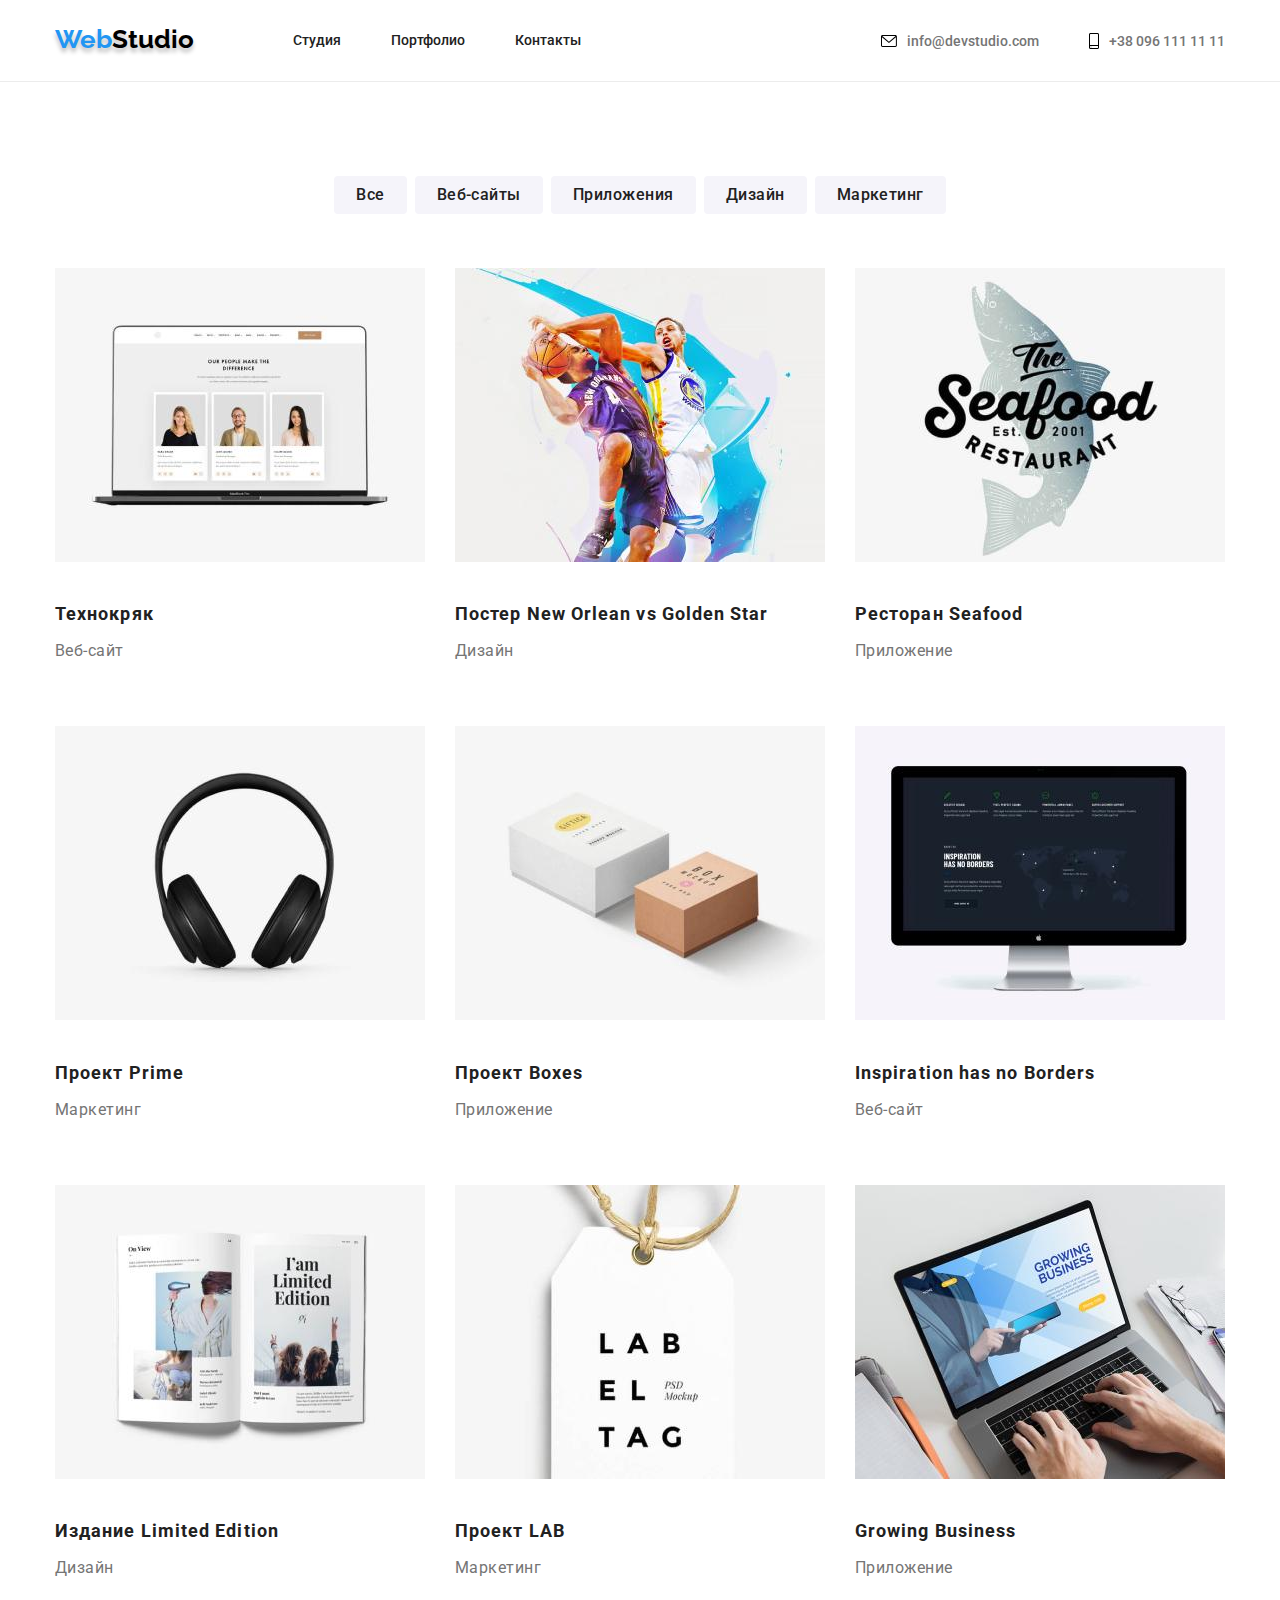
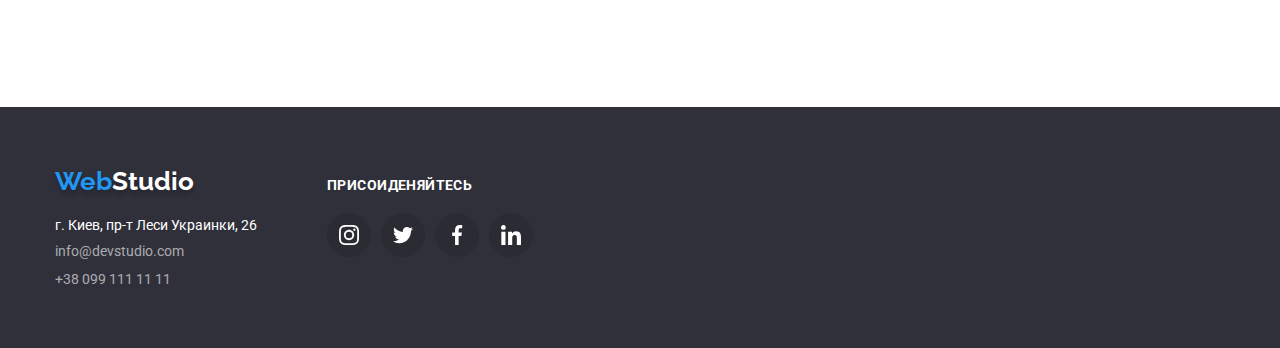
==== portfolio.html @ 6e7a9150 "LEsson 5" ====
<!DOCTYPE html>
<html lang="ru">
<head>
    <meta charset="UTF-8">
    <meta http-equiv="X-UA-Compatible" content="IE=edge">
    <meta name="viewport" content="width=device-width, initial-scale=1.0">
    <title>Document</title>
    <link rel="preconnect" href="https://fonts.googleapis.com">
<link rel="preconnect" href="https://fonts.gstatic.com" crossorigin>
<link href="https://fonts.googleapis.com/css2?family=Roboto:wght@400;500;700&display=swap" rel="stylesheet">
<link rel="preconnect" href="https://fonts.googleapis.com">
<link rel="preconnect" href="https://fonts.gstatic.com" crossorigin>
<link href="https://fonts.googleapis.com/css2?family=Raleway:wght@700&display=swap" rel="stylesheet">
<link rel="stylesheet" href="https://cdnjs.cloudflare.com/ajax/libs/modern-normalize/1.0.0/modern-normalize.min.css"/>
<link rel="stylesheet" href="./css/styles.css">
</head>
<body class="body-main">
    <!--Шапка подсайта-->
    <header class="head">
        <div class="container main-nav-flex">
        <a  href="" class="title">Web<span class="accent-main">Studio</span></a>
        <nav>
        <ul class="nav">
            <li class="item"><a href="" class="headline_1">Студия</a></li>
            <li class="item"><a href="./portfolio.html" class="headline_2">Портфолио</a></li>
            <li class="item"><a href="" class="headline_3">Контакты</a></li>
        </ul>
        </nav>
        <ul class="nav-list">
            <li class="item"><a href="mailto:info@devstudio.com"  class="caption_1"  target="_blank" rel="noreferrer noopener">
                <svg class="icon-mail"><use href="./images/icons-head.svg#mail-new"></use></svg>info@devstudio.com</a></li>
            <li class="item"><a href="tel:+380961111111" class="caption_2">
                <svg class="icon-smartphone"><use href="./images/icons-head.svg#phone-new"></use></svg>+38 096 111 11 11</a></li>
        </ul>
    </div>
</header>
        <!--Навигация-->
        <main class="main">
            <section class="main-sect">
            <div class="container">
                    <h2 hidden>Навигация</h2>
                    <ul class="row">
                        <li class="content-li"><button  type="button" class="btn">Все</button></li>
                        <li class="content-li"><button  type="button" class="btn">Веб-сайты</button></li>
                        <li class="content-li"><button  type="button" class="btn">Приложения</button></li>
                        <li class="content-li"><button  type="button" class="btn">Дизайн</button></li>
                        <li class="content-li"><button  type="button" class="btn">Маркетинг</button></li>
                    </ul>
    
        <!--Все Портфолио-->

                    <ul class="list">
                        <li class="content-li"><img src="./images/img-1.jpg"  width="370" height="294" alt="Постер№1">
                            <div class="team-border-portf">
                        <h2 class="list-name">Технокряк</h2>
                        <p class="list-surname">Веб-сайт</p>
                    </div>
                        </li>
                        <li class="content-li"><img src="./images/img-2.jpg" width="370" height="294" alt="Постер№2">
                            <div class="team-border-portf">
                            <h2 class="list-name" lang="en">Постер New Orlean vs Golden Star</h2>
                            <p class="list-surname">Дизайн</p>
                        </div>
                            </li>
                            <li class="content-li"><img src="./images/img-3.jpg" width="370" height="294" alt="Постер№3">
                                <div class="team-border-portf">
                                <h2 class="list-name" lang="en">Ресторан Seafood</h2>
                                <p class="list-surname">Приложение</p>
                            </div>
                                </li>
                                <li class="content-li"><img src="./images/img-4.jpg" width="370" height="294" alt="Постер№4">
                                    <div class="team-border-portf">
                                    <h2 class="list-name" lang="en">Проект Prime</h2>
                                    <p class="list-surname">Маркетинг</p>
                                </div>
                                    </li>
                                    <li class="content-li"><img src="./images/img-5.jpg" width="370" height="294" alt="Постер№5">
                                        <div class="team-border-portf"> 
                                        <h2 class="list-name" lang="en">Проект Boxes</h2>
                                        <p class="list-surname">Приложение</p>
                                    </div>  
                                        </li>
                                        <li class="content-li"><img src="./images/img-6.jpg" width="370" height="294" alt="Постер№6">
                                            <div class="team-border-portf">
                                            <h2 class="list-name" lang="en">Inspiration has no Borders</h2>
                                            <p class="list-surname">Веб-сайт</p>
                                        </div>
                                            </li>
                                            <li class="content-li"><img src="./images/img-7.jpg" width="370" height="294" alt="Постер№7">
                                                <div class="team-border-portf">
                                                <h2 class="list-name" lang="en">Издание Limited Edition</h2>
                                                <p class="list-surname">Дизайн</p>
                                            </div>
                                                </li>
                                                <li class="content-li"><img src="./images/img-8.jpg" width="370" height="294" alt="Постер№8">
                                                    <div class="team-border-portf">
                                                    <h2 class="list-name" lang="en">Проект LAB</h2>
                                                    <p class="list-surname">Маркетинг</p>
                                                </div>
                                                    </li>
                                                    <li class="content-li"><img src="./images/img-9.jpg" width="370" height="294" alt="Постер№9">
                                                        <div class="team-border-portf">
                                                        <h2 class="list-name" lang="en">Growing Business</h2>
                                                        <p class="list-surname">Приложение</p>
                                                    </div>
                                                        </li>
                        </ul>
                    </div>
                </section>
        </main>
        <!--Футер-->
        <footer class="footer-main">
            <div class="container footer">
                <div class="href-address">
                <a href="" class="title-down">Web<span class="accent-footer">Studio</span></a>
            <address>
            <p class="address">г. Киев, пр-т Леси Украинки, 26</p>
            <ul class="container-foot">
                <li class="content-li">
                    <a href="mailto:info@devstudio.com" class="mail"  target="_blank" rel="noreferrer noopener" >info@devstudio.com</a>   
                </li>
                <li class="content-li">
                    <a href="" class="tel">+38 099 111 11 11</a>
                </li>
            </ul>
        </address>
    </div>
    <div class="h3-ul">
        <h3 class="comein">ПРИСОИДЕНЯЙТЕСЬ</h3>
        <ul class="footer-social-list">
            <li class="footer-social-item">
                <a href="" class="footer-social-link">
                    <svg class="footer-social-icon">
                        <use href="./images/icons-foot.svg#instagram-foot"></use>
                    </svg>
                </a>
            </li>
            <li class="footer-social-item">
                <a href="" class="footer-social-link">
                    <svg class="footer-social-icon">
                        <use href="./images/icons-foot.svg#twitter-foot"></use>
                    </svg>
                </a>
            </li>
            <li class="footer-social-item">
                <a href="" class="footer-social-link">
                    <svg class="footer-social-icon">
                        <use href="./images/icons-foot.svg#facebook-foot"></use>
                    </svg>
                </a>
            </li>
            <li class="footer-social-item">
                <a href="" class="footer-social-link">
                    <svg class="footer-social-icon">
                        <use href="./images/icons-foot.svg#linkedin-foot"></use>
                    </svg>
                </a>
            </li>
        </ul>
    </div>
    </div>
        </footer>
</body>
</html>
---- css/styles.css ----
/* PORTFOLIO */


a{
    text-decoration: none;
}
li{
    list-style: none;
}


body{
    font-family: 'Roboto', sans-serif;
 
}

.container{
    margin-left: auto;
    margin-right: auto;
    width: 1200px;
    padding-left: 15px;
    padding-right: 15px;
}

.main-sect{
 padding-top: 94px;
 padding-bottom: 94px;
}


/* WebStudio */

.title{
margin-right: 93px;
display: inline-block;
font-family: 'Raleway', sans-serif;
font-style: normal;
font-weight: bold;
font-size: 26px;
width: 145px;
height: 31px;
color: #2196F3;

text-shadow: 0px 4px 4px rgba(0, 0, 0, 0.25);
}
.accent-main{
    color:black;
}

/* Menu nav */
.nav{
    display: flex;
    padding: 0px;
    margin: 0px;
}

.nav .item{
    margin-right: 50px;
}

.nav .item:nth-child(3n){
    margin-right: 0px;
}

.nav-list{
    display: flex;
    margin-left: auto;
    margin-top: 0px;
    margin-bottom: 0px;
    padding-left: 0px;
}


.nav-list .item{
    margin-left: 50px;
}



.nav-list .item:first-child{
    margin-left: 0px;
}

.main-nav-flex{
    display: flex;
    align-items: center;

}

.head{
    border-bottom: 1px solid #ECECEC;
    padding-top: 25px;
    padding-bottom: 25px;

}

.headline_1{
font-weight: 500;
font-size: 14px;
line-height: 16px;
color: #212121;
}
.headline_1:hover{color:#2196F3;}

.headline_2{
font-weight: 500;
font-size: 14px;
line-height: 16px;
color: #212121;
}
.headline_2:hover{color: #2196F3;}

.headline_3{
font-weight: 500;
font-size: 14px;
line-height: 16px;
color: #212121
}
.headline_3:hover{color:#2196F3;}

.caption_1{
    display: flex;
    align-items: center;
    font-weight: 500;
    font-size: 14px;
    line-height: 16px;
    color: #757575;
}
.caption_1:hover,
.caption_1:focus{
    color: #2196F3;
    fill: #2196F3;
}


.caption_2{
    display: flex;
    align-items: center;
    font-weight: 500;
    font-size: 14px;
    line-height: 16px;
    color: #757575;
}
.caption_2:hover,
.caption_2:focus{
    color: #2196F3;
    fill: #2196F3;
}


/* Main nav */




.row{
    padding: 0px;
    margin-bottom: 54px;
    margin-top: 0px;
    display: flex;
    justify-content: center;
}

.row .content-li{
    margin-right: 8px;

}


.row .content-li:nth-child(5n){
    margin-right: 0px;
}



.btn{
    padding-top: 6px;
    padding-bottom: 6px;
    padding-right: 22px;
    padding-left: 22px;
    font-weight: 500;
    font-size: 16px;
    line-height: 26px;
    letter-spacing: 0.03em;
    color: #212121;
    font-family: inherit;
    background-color: #F5F4FA;
    border: none;
    border-radius: 4px;
}

.btn:hover,
.btn:focus{
    background-color: #2196F3;
    box-shadow: 0 10px 10px -5px rgba(0, 0, 0, 0.3);
}



.list{
    display: flex;
    flex-wrap: wrap;
    padding: 0px;
    margin: 0px;
}

.list .content-li{
    margin-right: 30px;
    margin-bottom: 30px;
}

.team-border-portf{
padding-top: 30px;
padding-bottom: 30px;
}

.list .content-li:hover{
    box-shadow: 0 10px 10px -5px rgba(0, 0, 0, 0.3);
}

.list .content-li:nth-child(3n){
    margin-right: 0px;
}

.list .content-li:nth-child(n + 7){
    margin-bottom: 0px;
}


.list-name{
padding: 0px;
margin-bottom: 4px;
margin-top: 0px;
font-style: normal;
font-weight: bold;
font-size: 18px;
line-height: 36px;
letter-spacing: 0.06em;
color: #212121;
}

.list-surname{
padding: 0px;
margin: 0px;
font-style: normal;
font-weight: normal;
font-size: 16px;
line-height: 30px;
letter-spacing: 0.03em;
color: #757575;
}

.list .content-li .team-border{
    padding: 20px 24px;
    border-right: 1px solid #EEEEEE;
    border-left: 1px solid #EEEEEE;
    border-bottom: 1px solid #EEEEEE;
    }



    /* Footer */

.footer-main{
background-color: #2F303A;
padding-top: 60px;
padding-bottom: 60px;
}
        
.footer-border{
padding-left: 215px;
}
        
.container-foot{
padding: 0px;
margin: 0px;
}
        
.container-foot .content-li{
margin-bottom: 9px;
}

.container-foot .content-li:nth-child(2n){
    margin-bottom: 0px;
}

.footer{
    display: flex;
    align-items: baseline;
}

.h3-ul{
    margin-left: 70px;
}


.title-down{
margin-bottom: 20px;
display: inline-block;
font-family: 'Raleway', sans-serif;
font-style: normal;
font-weight: bold;
font-size: 26px;
color: #2196F3;
text-shadow:  0px 4px 4px rgba(0, 0, 0, 0.25);
}
.accent-footer{
    color:#FFFFFF;
}


.comein{
padding: 0px;
margin-bottom: 20px;
margin-top: 0px;
font-family: inherit;
font-style: normal;
font-weight: bold;
font-size: 14px;
line-height: 16px;
letter-spacing: 0.03em;
text-transform: uppercase;
color: #FFFFFF;
}

.footer-social-list{
    padding: 0px;
    margin: 0px;
    display: flex;
    justify-content: center;
}

.footer-social-item{
    width: 44px;
    height: 44px;
    margin-right: 10px;
    /* fill: #FFFFFF; */
}


.footer-social-item:nth-child(4n){
    margin-right: 0px;
}

.footer-social-icon{
    width: 20px;
    height: 20px;
}

.footer-social-link{
        width: 100%;
        height: 100%;
        border-radius: 50%;
        display: flex;
        align-items: center;
        justify-content: center;
        background-color:#2a2b33de;
    }
    
    .footer-social-link:hover,
    .footer-social-link:focus{
        background-color: #2196F3;
    }
    
    .footer-social-link:hover .footer-social-icon,
    .footer-social-link:focus .footer-social-icon{
     fill: #FFFFFF;
}





/* Adress nav */

.address{
padding: 0px;
margin-top: 0px;
margin-bottom: 9px;
font-size: 14px;
font-style: normal;
color: #FFFFFF;
}
.mail{
font-size: 14px;
font-style: normal;
color: #FFFFFF99;
}
.tel{
font-size: 14px;
font-style: normal;
color: #FFFFFF99;
}


/* MAIN PAGE */


.body-main{

background-color: #FFFFFF;
}



.hero{
/* padding-top: 200px;
padding-bottom: 200px; */
text-align: center;
/* background-color: #2F303A; */
}

.overlay{
    max-width: 1600px;
    height: 600px;
    margin-left: auto;
    margin-right: auto;
    background-image:linear-gradient(rgba(47, 48, 58, 0.4), rgba(47, 48, 58, 0.4)), url(../images/Img-overlay.jpg);
    background-position: center;
    background-size: cover;
    background-repeat: no-repeat;
    background-color: #2F303A;
}

.page-main{
/* padding: 0px; */
margin: 0px;
padding-top: 200px;
font-weight: 900;
font-size: 44px;
line-height: 60px;
letter-spacing: 0.06em;
text-transform: uppercase;
color: #FFFFFF;
}

.overlay .btn-main{
min-width: 200px;
border-radius: 5px;
padding: 12px 32px;
margin-top: 30px;
font-weight: 500;
font-size: 16px;
line-height: 26px;
text-align: center;
background: #2196F3;
color: white;
font-family: inherit;
}

.hang{
    padding-top: 112px;
}


.content{
 display: flex;
 margin: 0px;
 padding: 0px;
}

.content .content-li{
flex-basis: calc(100% / 4);
margin-right: 30px;
}

.content .content-li:nth-child(4n) {
margin-right: 0px;
}


.main-content{
    margin-top: 0px;
    margin-bottom: 10px;
    font-weight: bold;
    font-size: 14px;
    line-height: 16px;
    letter-spacing: 0.03em;
    color: #212121;
    text-transform: uppercase;
}

.about-main{
margin: 0px;
padding: 0px;
font-style: normal;
font-weight: normal;
font-size: 14px;
line-height: 24px;
letter-spacing: 0.03em;
color: #757575;
}

.whatwedo{
    padding-top: 94px;
    padding-bottom: 94px;
}

.content-whatwedo{
    display: flex;
    padding: 0px;
    margin: 0px;
}

.content-whatwedo .content-li{
    padding: 0px;
    margin: 0px;
    width: 370px;
    margin-right: 30px;
}

.content-whatwedo .content-li:nth-child(3n){
    margin-right: 0px;
}

.row-main{
    margin-bottom: 50px;
    margin-top: 0px;
    text-align: center;
    font-style: normal;
    font-weight: bold;
    font-size: 36px;
    line-height: 42px;
    letter-spacing: 0.03em;
    color: #212121;
}


.our-team{ 
    padding-top: 94px;
    padding-bottom: 94px;
    background-color: #F5F4FA;
    }

.row-team{
    margin-bottom: 50px;
    margin-top: 0px;
    text-align: center;
    font-weight: bold;
    font-size: 36px;
    line-height: 42px;
    letter-spacing: 0.03em;
    color: #212121;
}

.container-team{
margin: 0px;
padding: 0px;
display: flex;
text-align: center;
}

.container-team .content-li{
    width: 270px;
    margin-right: 30px;
    background-color: #FFFFFF;
    border-radius: 4px;
    box-shadow: 0px 1px 3px rgba(0, 0, 0, 0.12), 0px 1px 1px rgba(0, 0, 0, 0.14), 0px 2px 1px rgba(0, 0, 0, 0.2);;
    
}


.container-team .content-li:nth-child(4n){
    margin-right: 0px;
}

.team-border{
padding-top: 30px;
padding-bottom: 30px;
box-shadow: 0px 10px 8px 2px rgba(0, 0, 0, 0.3);
}

.team-name{
padding: 0px;
margin-bottom: 10px;
margin-top: 0px;
font-style: normal;
font-weight: 500;
font-size: 16px;
line-height: 19px;
letter-spacing: 0.03em;
color: #212121;
}

.team-position{
padding: 0px;
margin: 0px;
font-style: normal;
font-weight: normal;
font-size: 16px;
line-height: 19px;
letter-spacing: 0.03em;
color: #757575;
}

.team-social-list{
    padding: 0px;
    margin-top: 16px;
    display: flex;
    justify-content: center;
}

.team-social-item{
    width: 44px;
    height: 44px;
}

.team-social-item + .team-social-item{
    margin-left: 10px;
}

.team-social-link{
    width: 100%;
    height: 100%;
    border-radius: 50%;
    display: flex;
    align-items: center;
    justify-content: center;
    fill: #AFB1B8;

}

.team-social-link:hover,
.team-social-link:focus{
    background-color: #2196F3;
    fill: #FFFFFF;
}



.team-social-item:hover,
.team-social-item:focus{
/* background-color: #2196F3; */
border-radius: 50%;
}



.team-social-icon{
    width: 20px;
    height: 20px; 
} 

/* .team-social-icon:hover,
.team-social-icon:focus{
    fill: #FFFFFF;
} */

.icon-mail{
    width: 16px;
    height: 12px;
    margin-right: 10px;
}



.icon-smartphone{
    width: 10px;
    height: 16px;
    margin-right: 10px;
}

.customers-list{
    display: flex;
    padding: 0px;
    margin: 0px;
}


.customers-icon{
    width: 106px;
    height: 60px;
    background-position: center;
    /* fill: #AFB1B8; */
}


.customers-item{
    margin-right: 30px;
    width: 170px;
    height: 92px;
}


.customers-link{
    display: flex;
    align-items: center;
    justify-content: center;
    width: 100%;
    height: 100%;
    border: 1px solid;
    border-radius: 4px;
    border-color: #AFB1B8;
    fill: #AFB1B8;
}

.customers-link:hover,
.customers-link:focus{
    border-color: #2196F3;
    fill: #2196F3;
}

.customers-item:nth-child(6n){
    margin-right: 0px;
}

.customers-section{
    margin-top: 94px;
    margin-bottom: 94px;
}

.customers{
    padding-bottom: 50px;
    margin: 0px;
    text-align: center;
    font-weight: bold;
    font-size: 36px;
    line-height: 42px;
    letter-spacing: 0.03em;
    color: #212121;
}




.content-box{
    display: flex;
    justify-content: center;
    align-items: center;
    height: 120px;
    width: 270px;
    background-color: #F5F4FA;
    margin-bottom: 30px;
}

.icon-antena{
    width: 70px;
    height: 70px;
    background-position: center;
}

.icon-clock{
    width: 70px;
    height: 70px;
}

.icon-diagram{
    width: 70px;
    height: 70px;
}

.icon-astronaut{
    width: 70px;
    height: 70px;
}
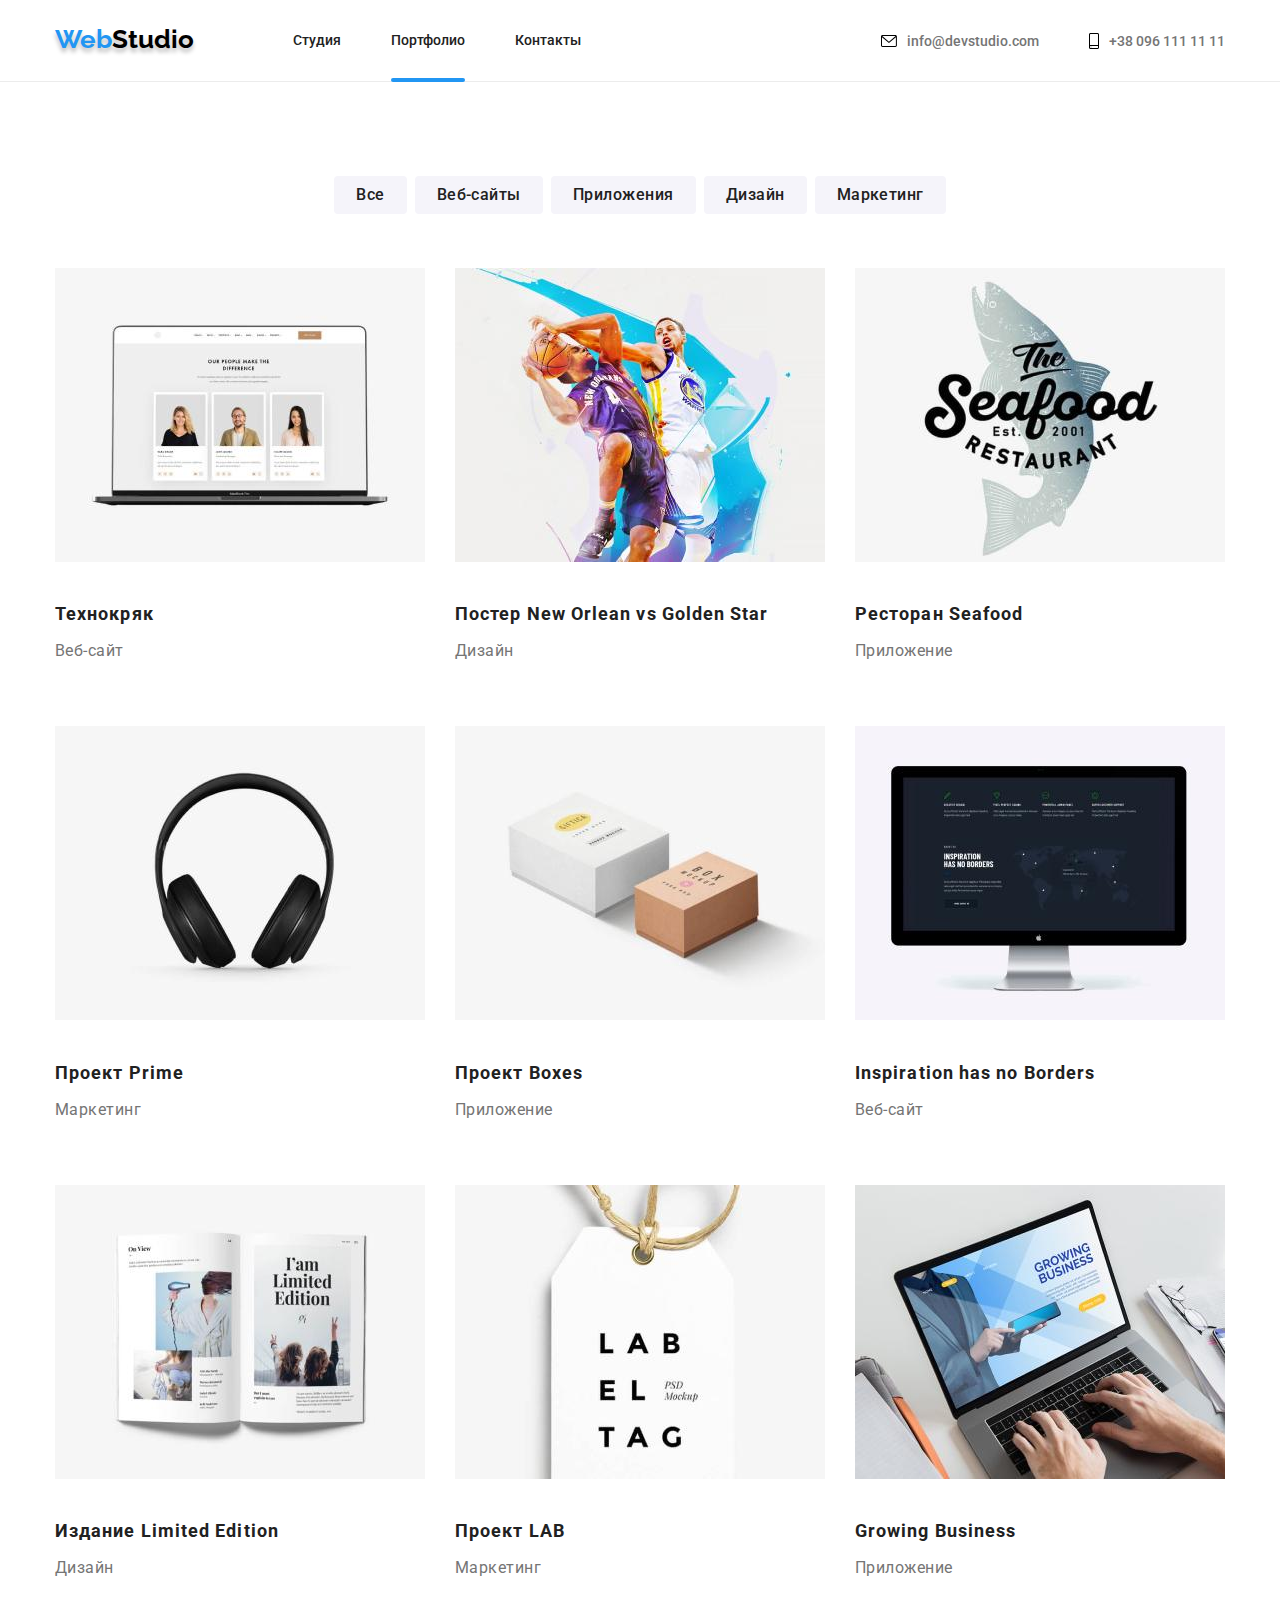
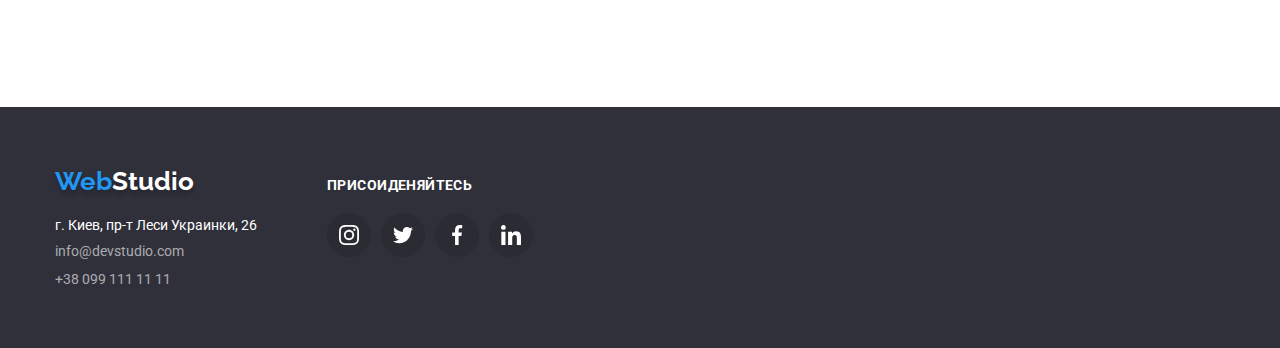
==== commit 105a0958: "lesson 5" ====
--- a/portfolio.html
+++ b/portfolio.html
@@ -21,8 +21,10 @@
         <a  href="" class="title">Web<span class="accent-main">Studio</span></a>
         <nav>
         <ul class="nav">
-            <li class="item"><a href="" class="headline_1">Студия</a></li>
-            <li class="item"><a href="./portfolio.html" class="headline_2">Портфолио</a></li>
+            <li class="item"><a href="./index.html" class="headline_1">Студия</a></li>
+            <div class="item-line">
+            <li class="item"><a href="./portfolio.html" class="headline_2_portf">Портфолио</a></li>
+        </div>
             <li class="item"><a href="" class="headline_3">Контакты</a></li>
         </ul>
         </nav>
@@ -50,11 +52,20 @@
         <!--Все Портфолио-->
 
                     <ul class="list">
-                        <li class="content-li"><img src="./images/img-1.jpg"  width="370" height="294" alt="Постер№1">
+                        <li class="content-li">
+                            <div class="thumb">
+                            <div class="anime">
+                            <img src="./images/img-1.jpg"  width="370" height="294" alt="Постер№1">
+                            <div class="anime-text">
+                            <p>Технокряк это современная площадка распространения коронавируса. Компании используют эту платформу для цифрового шпионажа и атак на защищённые сервера конкурентов.</p>
+                        </div>
+                    <!-- <div class="anime-bgc"></div> -->
+                </div>
                             <div class="team-border-portf">
                         <h2 class="list-name">Технокряк</h2>
                         <p class="list-surname">Веб-сайт</p>
                     </div>
+                </div>
                         </li>
                         <li class="content-li"><img src="./images/img-2.jpg" width="370" height="294" alt="Постер№2">
                             <div class="team-border-portf">
--- a/css/styles.css
+++ b/css/styles.css
@@ -49,11 +49,16 @@
 }
 
 /* Menu nav */
+
+
+
 .nav{
     display: flex;
     padding: 0px;
     margin: 0px;
 }
+
+
 
 .nav .item{
     margin-right: 50px;
@@ -72,6 +77,11 @@
 }
 
 
+.item-line{
+    position: relative;
+}
+
+
 .nav-list .item{
     margin-left: 50px;
 }
@@ -81,6 +91,8 @@
 .nav-list .item:first-child{
     margin-left: 0px;
 }
+
+
 
 .main-nav-flex{
     display: flex;
@@ -94,6 +106,8 @@
     padding-bottom: 25px;
 
 }
+
+
 
 .headline_1{
 font-weight: 500;
@@ -101,7 +115,35 @@
 line-height: 16px;
 color: #212121;
 }
-.headline_1:hover{color:#2196F3;}
+
+
+.headline_1:hover{
+    color:#2196F3;
+    transition: color 250ms cubic-bezier(0.4, 0, 0.2, 1);
+}
+
+.headline_1_main:hover{
+    color: #2196F3;
+    transition: color 250ms cubic-bezier(0.4, 0, 0.2, 1);
+}
+
+
+.headline_1_main{
+    font-weight: 500;
+    font-size: 14px;
+    line-height: 16px;
+    color: #212121;
+    }
+
+.headline_1_main::after{
+    content: "";
+    position: absolute;
+    bottom: -32px;
+    left: 0px;
+    width: 48px;
+    border-bottom: 4px solid #2196F3;
+    border-radius: 2px;
+}
 
 .headline_2{
 font-weight: 500;
@@ -109,7 +151,38 @@
 line-height: 16px;
 color: #212121;
 }
-.headline_2:hover{color: #2196F3;}
+
+
+.headline_2_portf{
+font-weight: 500;
+font-size: 14px;
+line-height: 16px;
+color: #212121;
+}
+
+.headline_2:hover{
+    color: #2196F3;
+    transition: color 250ms cubic-bezier(0.4, 0, 0.2, 1);
+}
+
+
+.headline_2_portf:hover{
+    color: #2196F3;
+    transition: color 250ms cubic-bezier(0.4, 0, 0.2, 1);
+}
+
+
+
+.headline_2_portf::after{
+    content: "";
+    position: absolute;
+    bottom: -32px;
+    left: 0px;
+    width: 74px;
+    border-bottom: 4px solid #2196F3;
+    border-radius: 2px;
+}
+
 
 .headline_3{
 font-weight: 500;
@@ -117,7 +190,12 @@
 line-height: 16px;
 color: #212121
 }
-.headline_3:hover{color:#2196F3;}
+
+
+.headline_3:hover{
+    color:#2196F3;
+    transition: color 250ms cubic-bezier(0.4, 0, 0.2, 1);
+}
 
 .caption_1{
     display: flex;
@@ -131,6 +209,7 @@
 .caption_1:focus{
     color: #2196F3;
     fill: #2196F3;
+    transition: color 250ms cubic-bezier(0.4, 0, 0.2, 1), fill 250ms cubic-bezier(0.4, 0, 0.2, 1);
 }
 
 
@@ -146,6 +225,7 @@
 .caption_2:focus{
     color: #2196F3;
     fill: #2196F3;
+    transition: color 250ms cubic-bezier(0.4, 0, 0.2, 1), fill 250ms cubic-bezier(0.4, 0, 0.2, 1);
 }
 
 
@@ -194,6 +274,7 @@
 .btn:focus{
     background-color: #2196F3;
     box-shadow: 0 10px 10px -5px rgba(0, 0, 0, 0.3);
+    transition: background-color 250ms cubic-bezier(0.4, 0, 0.2, 1), box-shadow 250ms cubic-bezier(0.4, 0, 0.2, 1);
 }
 
 
@@ -210,6 +291,56 @@
     margin-bottom: 30px;
 }
 
+
+.anime{
+    position: relative;
+    overflow: hidden;
+}
+
+.anime::before{
+    position: absolute;
+    display: inline-block;
+    content: '';
+    position: absolute;
+    width: 100%;
+    height: 100%;
+    top: 0px;
+    left: 0px;
+    background-color: rgba(33, 150, 243, 0.9);
+    /* opacity: 0; */
+    transform: translateY(100%);
+    transition: transform 250ms cubic-bezier(0.4, 0, 0.2, 1);
+}
+
+
+.thumb:hover .anime::before{
+    transform: translateY(0);
+    opacity: 1;
+}
+
+
+.anime-text{
+    position: absolute;
+    padding: 0px;
+    margin: 0px;
+    width: 100%;
+    top: 50%;
+    left: 54%;
+    transform: translate(-50%, -54%);
+    font-size: 18px;
+    line-height: 1.5;
+    color: #FFFFFF;
+    letter-spacing: 0.03em;
+    opacity: 0;
+}
+
+.thumb:hover .anime-text{
+    opacity: 1;
+    transition: opacity 800ms cubic-bezier(0.4, 0, 0.2, 1);
+}
+
+
+
 .team-border-portf{
 padding-top: 30px;
 padding-bottom: 30px;
@@ -217,6 +348,7 @@
 
 .list .content-li:hover{
     box-shadow: 0 10px 10px -5px rgba(0, 0, 0, 0.3);
+    transition: box-shadow 250ms cubic-bezier(0.4, 0, 0.2, 1);
 }
 
 .list .content-li:nth-child(3n){
@@ -361,6 +493,7 @@
     .footer-social-link:hover,
     .footer-social-link:focus{
         background-color: #2196F3;
+        transition: background-color 250ms cubic-bezier(0.4, 0, 0.2, 1);
     }
     
     .footer-social-link:hover .footer-social-icon,
@@ -449,6 +582,28 @@
 font-family: inherit;
 }
 
+
+.bg-modal{
+position: fixed;
+top: 0px;
+left: 0px;
+width: 100%;
+height: 100%;
+background-color:rgba(0, 0, 0, 0.2);
+}
+
+.modal{
+    position: absolute;
+    width: 528px;
+    height: 581px;
+    background-color: #fff;
+    top: 50%;
+    left: 50%;
+    transform: translate(-50%, -50%);
+}
+
+
+
 .hang{
     padding-top: 112px;
 }
@@ -513,6 +668,36 @@
 .content-whatwedo .content-li:nth-child(3n){
     margin-right: 0px;
 }
+
+.img-box{
+position: relative;
+}
+
+
+.text-img{
+    position: absolute;
+    z-index: 1;
+    width: 100%;
+    margin: 0px;
+    padding: 0px;
+    font-size: 14px;
+    font-weight: bold;
+    letter-spacing: 0.03em;
+    bottom: 27px;
+    left: 83px;
+    color: #FFFFFF;
+    
+}
+
+.bgc-text{
+    position: absolute;
+    width: 100%;
+    height: 70px;
+    background-color:rgba(47, 48, 58, 0.8);
+    bottom: 4px;
+    left: 0px;
+}
+
 
 .row-main{
     margin-bottom: 50px;
@@ -625,13 +810,13 @@
 .team-social-link:focus{
     background-color: #2196F3;
     fill: #FFFFFF;
+    transition: background-color 250ms cubic-bezier(0.4, 0, 0.2, 1), fill 250ms cubic-bezier(0.4, 0, 0.2, 1);;
 }
 
 
 
 .team-social-item:hover,
 .team-social-item:focus{
-/* background-color: #2196F3; */
 border-radius: 50%;
 }
 
@@ -699,6 +884,7 @@
 .customers-link:focus{
     border-color: #2196F3;
     fill: #2196F3;
+    transition: background-color 250ms cubic-bezier(0.4, 0, 0.2, 1), fill 250ms cubic-bezier(0.4, 0, 0.2, 1);
 }
 
 .customers-item:nth-child(6n){
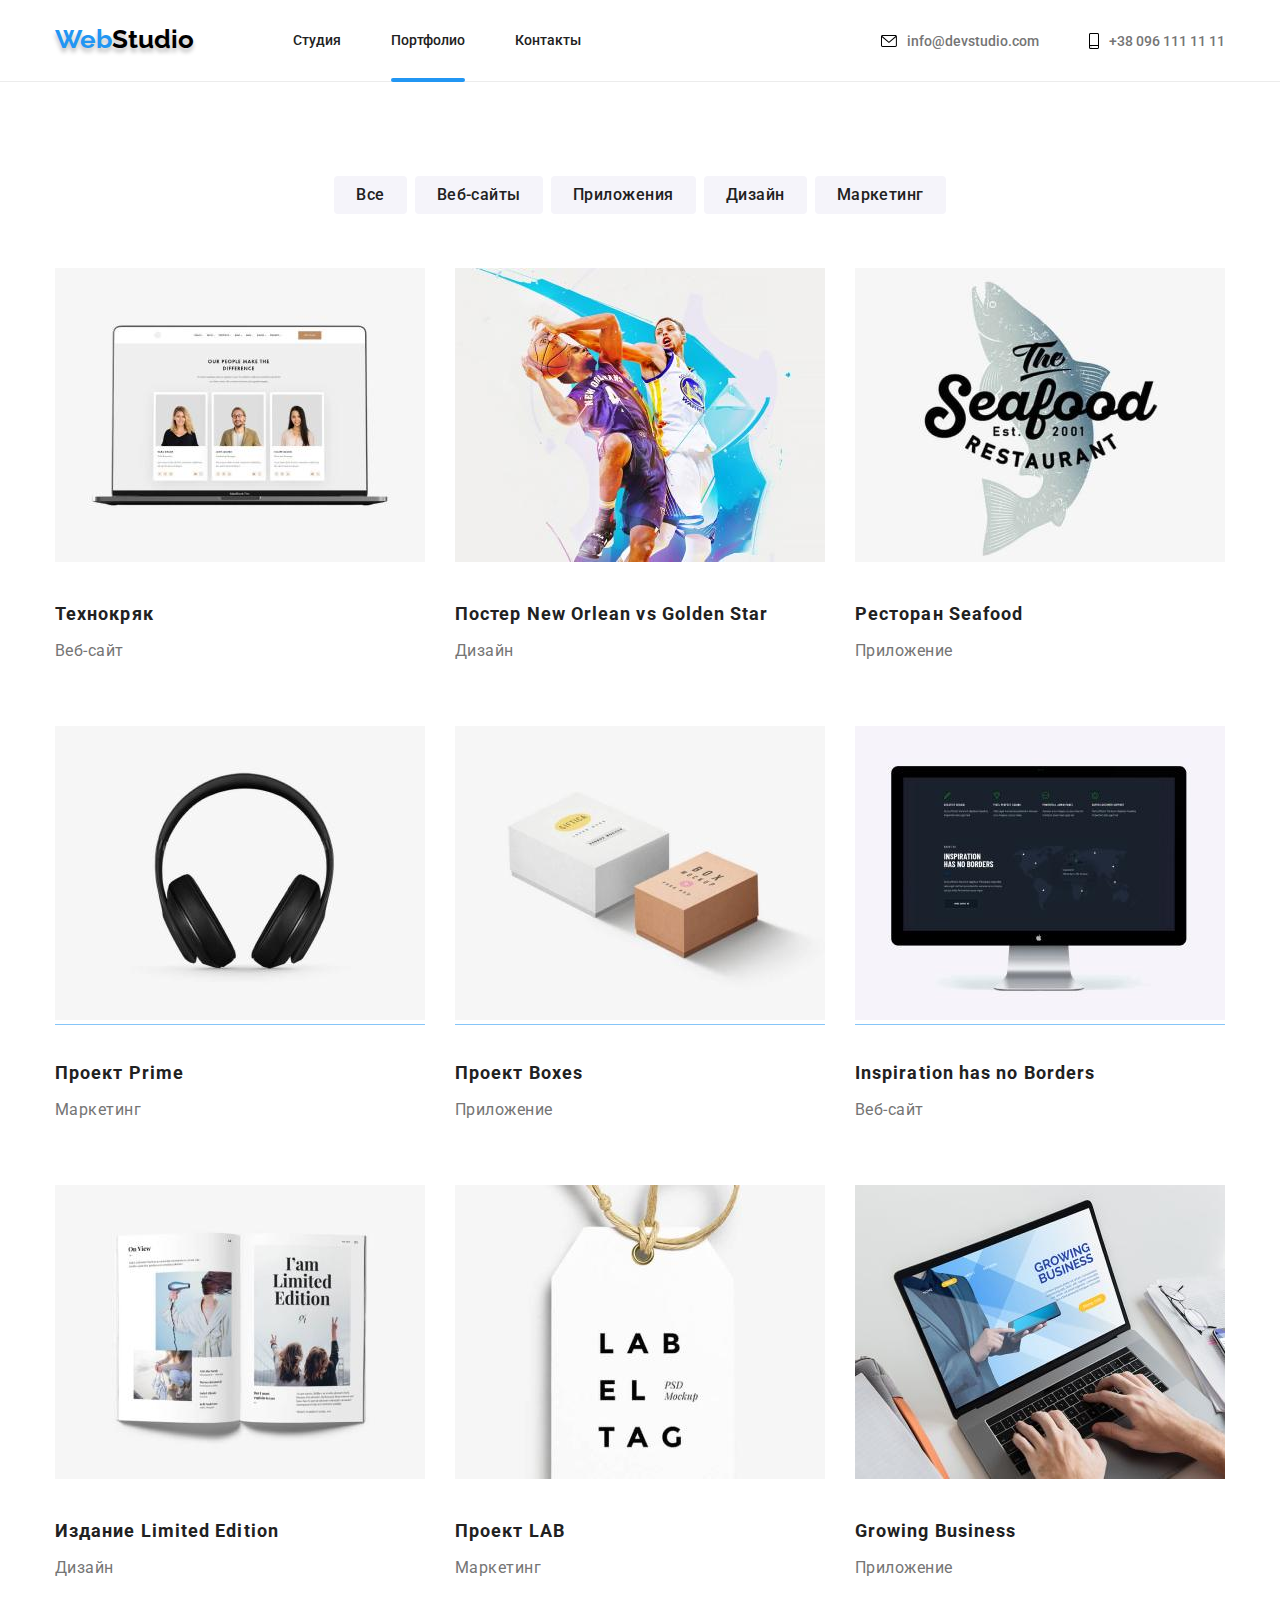
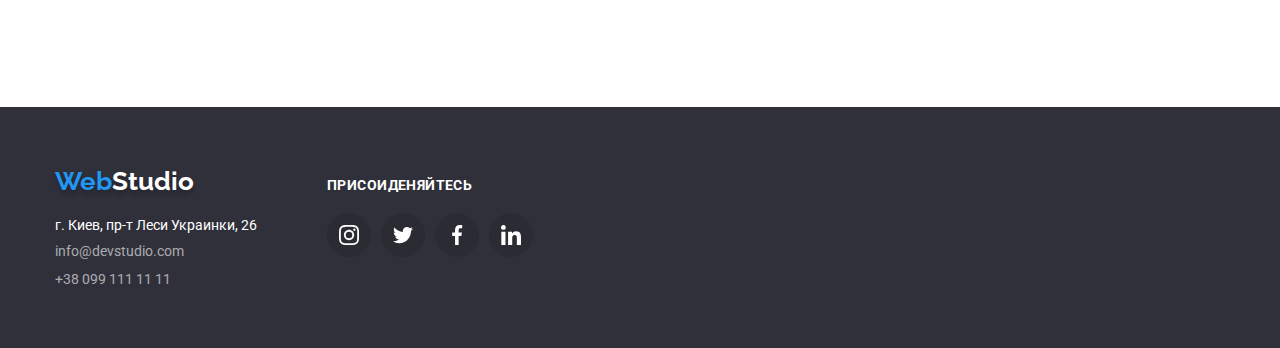
==== commit 0b46c72e: "Lesson 5 end" ====
--- a/portfolio.html
+++ b/portfolio.html
@@ -59,7 +59,6 @@
                             <div class="anime-text">
                             <p>Технокряк это современная площадка распространения коронавируса. Компании используют эту платформу для цифрового шпионажа и атак на защищённые сервера конкурентов.</p>
                         </div>
-                    <!-- <div class="anime-bgc"></div> -->
                 </div>
                             <div class="team-border-portf">
                         <h2 class="list-name">Технокряк</h2>
@@ -67,52 +66,116 @@
                     </div>
                 </div>
                         </li>
-                        <li class="content-li"><img src="./images/img-2.jpg" width="370" height="294" alt="Постер№2">
+                        <li class="content-li">
+                            <div class="thumb">
+                                <div class="anime">
+                                <img src="./images/img-2.jpg"  width="370" height="294" alt="Постер№2">
+                                <div class="anime-text">
+                                <p>Технокряк это современная площадка распространения коронавируса. Компании используют эту платформу для цифрового шпионажа и атак на защищённые сервера конкурентов.</p>
+                            </div>
+                    </div>
                             <div class="team-border-portf">
                             <h2 class="list-name" lang="en">Постер New Orlean vs Golden Star</h2>
                             <p class="list-surname">Дизайн</p>
                         </div>
+                        </div>
                             </li>
-                            <li class="content-li"><img src="./images/img-3.jpg" width="370" height="294" alt="Постер№3">
+                            <li class="content-li">
+                                <div class="thumb">
+                                    <div class="anime">
+                                    <img src="./images/img-3.jpg"  width="370" height="294" alt="Постер№3">
+                                    <div class="anime-text">
+                                    <p>Технокряк это современная площадка распространения коронавируса. Компании используют эту платформу для цифрового шпионажа и атак на защищённые сервера конкурентов.</p>
+                                </div>
+                        </div>
                                 <div class="team-border-portf">
                                 <h2 class="list-name" lang="en">Ресторан Seafood</h2>
                                 <p class="list-surname">Приложение</p>
                             </div>
+                            </div>
                                 </li>
-                                <li class="content-li"><img src="./images/img-4.jpg" width="370" height="294" alt="Постер№4">
+                                <li class="content-li">
+                                    <div class="thumb">
+                                        <div class="anime">
+                                        <img src="./images/img-4.jpg"  width="370" height="294" alt="Постер№4">
+                                        <div class="anime-text">
+                                        <p>Технокряк это современная площадка распространения коронавируса. Компании используют эту платформу для цифрового шпионажа и атак на защищённые сервера конкурентов.</p>
+                                    </div>
+                            </div>
                                     <div class="team-border-portf">
                                     <h2 class="list-name" lang="en">Проект Prime</h2>
                                     <p class="list-surname">Маркетинг</p>
                                 </div>
+                                </div>
                                     </li>
-                                    <li class="content-li"><img src="./images/img-5.jpg" width="370" height="294" alt="Постер№5">
+                                    <li class="content-li">
+                                        <div class="thumb">
+                                            <div class="anime">
+                                            <img src="./images/img-5.jpg"  width="370" height="294" alt="Постер№5">
+                                            <div class="anime-text">
+                                            <p>Технокряк это современная площадка распространения коронавируса. Компании используют эту платформу для цифрового шпионажа и атак на защищённые сервера конкурентов.</p>
+                                        </div>
+                                </div>
                                         <div class="team-border-portf"> 
                                         <h2 class="list-name" lang="en">Проект Boxes</h2>
                                         <p class="list-surname">Приложение</p>
                                     </div>  
+                                    </div>
                                         </li>
-                                        <li class="content-li"><img src="./images/img-6.jpg" width="370" height="294" alt="Постер№6">
+                                        <li class="content-li">
+                                            <div class="thumb">
+                                                <div class="anime">
+                                                <img src="./images/img-6.jpg"  width="370" height="294" alt="Постер№6">
+                                                <div class="anime-text">
+                                                <p>Технокряк это современная площадка распространения коронавируса. Компании используют эту платформу для цифрового шпионажа и атак на защищённые сервера конкурентов.</p>
+                                            </div>
+                                    </div>
                                             <div class="team-border-portf">
                                             <h2 class="list-name" lang="en">Inspiration has no Borders</h2>
                                             <p class="list-surname">Веб-сайт</p>
                                         </div>
+                                        </div>
                                             </li>
-                                            <li class="content-li"><img src="./images/img-7.jpg" width="370" height="294" alt="Постер№7">
+                                            <li class="content-li">
+                                                <div class="thumb">
+                                                    <div class="anime">
+                                                    <img src="./images/img-7.jpg"  width="370" height="294" alt="Постер№7">
+                                                    <div class="anime-text">
+                                                    <p>Технокряк это современная площадка распространения коронавируса. Компании используют эту платформу для цифрового шпионажа и атак на защищённые сервера конкурентов.</p>
+                                                </div>
+                                        </div>
                                                 <div class="team-border-portf">
                                                 <h2 class="list-name" lang="en">Издание Limited Edition</h2>
                                                 <p class="list-surname">Дизайн</p>
                                             </div>
+                                            </div>
                                                 </li>
-                                                <li class="content-li"><img src="./images/img-8.jpg" width="370" height="294" alt="Постер№8">
+                                                <li class="content-li">
+                                                    <div class="thumb">
+                                                        <div class="anime">
+                                                        <img src="./images/img-8.jpg"  width="370" height="294" alt="Постер№8">
+                                                        <div class="anime-text">
+                                                        <p>Технокряк это современная площадка распространения коронавируса. Компании используют эту платформу для цифрового шпионажа и атак на защищённые сервера конкурентов.</p>
+                                                    </div>
+                                            </div>
                                                     <div class="team-border-portf">
                                                     <h2 class="list-name" lang="en">Проект LAB</h2>
                                                     <p class="list-surname">Маркетинг</p>
                                                 </div>
+                                                </div>
                                                     </li>
-                                                    <li class="content-li"><img src="./images/img-9.jpg" width="370" height="294" alt="Постер№9">
+                                                    <li class="content-li">
+                                                        <div class="thumb">
+                                                            <div class="anime">
+                                                            <img src="./images/img-9.jpg"  width="370" height="294" alt="Постер№9">
+                                                            <div class="anime-text">
+                                                            <p>Технокряк это современная площадка распространения коронавируса. Компании используют эту платформу для цифрового шпионажа и атак на защищённые сервера конкурентов.</p>
+                                                        </div>
+                                                </div>
                                                         <div class="team-border-portf">
                                                         <h2 class="list-name" lang="en">Growing Business</h2>
                                                         <p class="list-surname">Приложение</p>
+                                                    </div>
                                                     </div>
                                                         </li>
                         </ul>
--- a/css/styles.css
+++ b/css/styles.css
@@ -592,14 +592,43 @@
 background-color:rgba(0, 0, 0, 0.2);
 }
 
+.bg-modal.is-hidden{
+    opacity: 0;
+    pointer-events: none;
+}
+
 .modal{
     position: absolute;
     width: 528px;
     height: 581px;
-    background-color: #fff;
+    border-radius: 4px;
     top: 50%;
     left: 50%;
     transform: translate(-50%, -50%);
+    background-color: #fff;
+    box-shadow: 0px 2px rgba(0, 0, 0, 0.2), 0px 1px rgba(0, 0, 0, 0.14), 0px 1px rgba(0, 0, 0, 0.12) ;
+}
+
+.btn-close{
+    position: relative;
+    width: 30px;
+    height: 30px;
+    top: 8px;
+    left: 243px;
+    border-radius: 50%;
+    border-color: rgba(0, 0, 0, 0.1);
+    background-color: #fff;
+    cursor: pointer;
+    transform: rotate(45deg);
+}
+
+.btn-close::after{
+    content: '+';
+    position: absolute;
+    top: 50%;
+    left: 50%;
+    transform: translate(-50%, -50%);
+    font-size: 25px;
 }
 
 
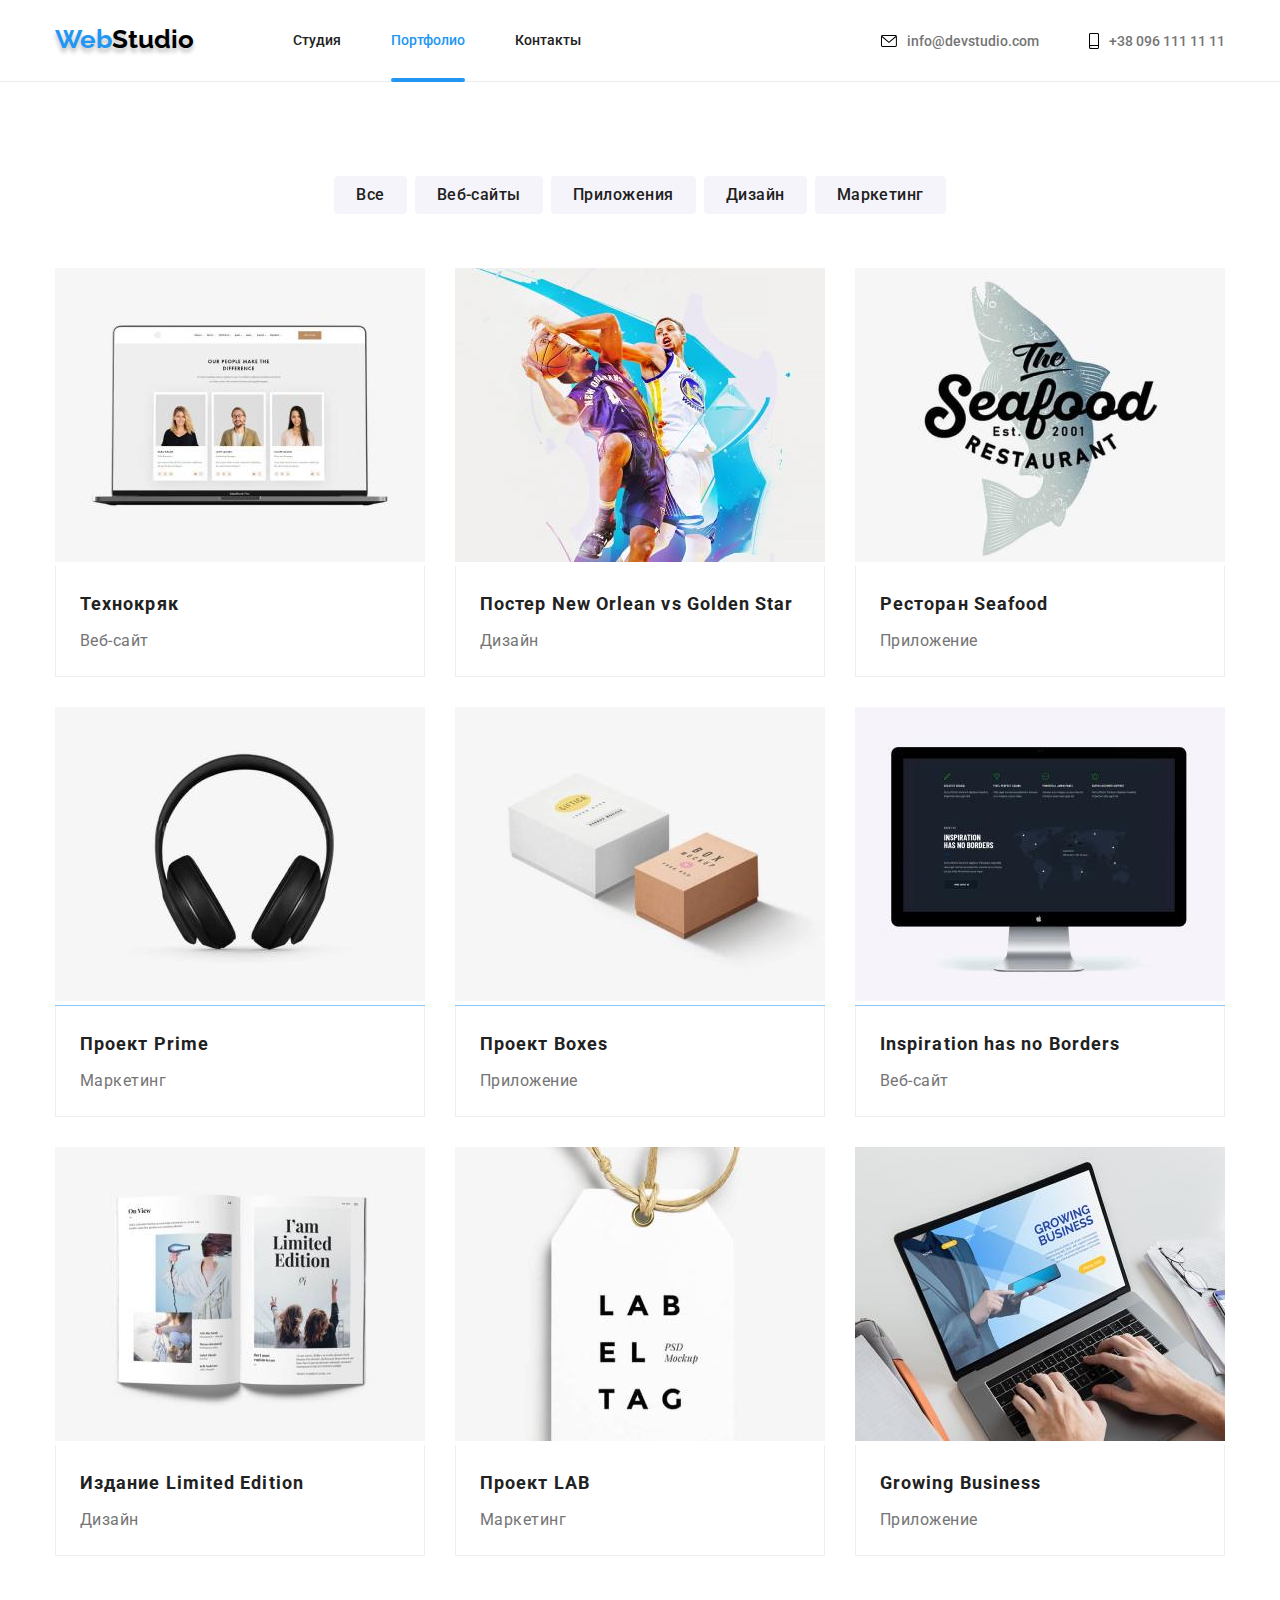
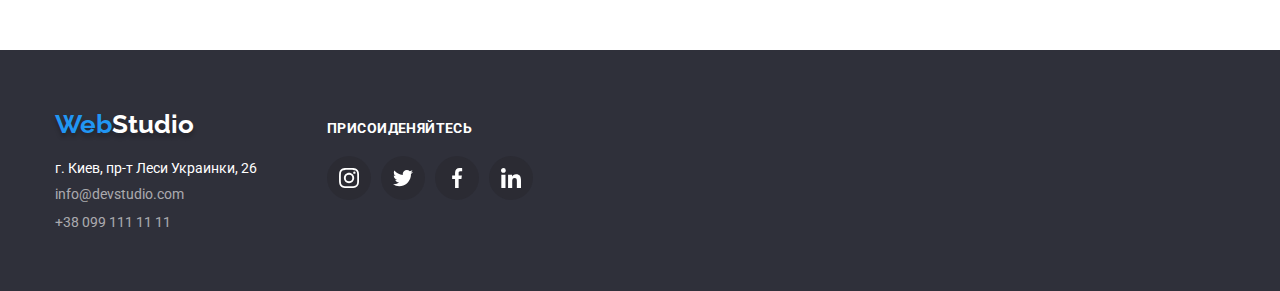
==== commit 71365f6e: "lesson 5 changez" ====
--- a/portfolio.html
+++ b/portfolio.html
@@ -53,7 +53,7 @@
 
                     <ul class="list">
                         <li class="content-li">
-                            <div class="thumb">
+                            <a href="" class="thumb">
                             <div class="anime">
                             <img src="./images/img-1.jpg"  width="370" height="294" alt="Постер№1">
                             <div class="anime-text">
@@ -64,10 +64,10 @@
                         <h2 class="list-name">Технокряк</h2>
                         <p class="list-surname">Веб-сайт</p>
                     </div>
-                </div>
+                </a>
                         </li>
                         <li class="content-li">
-                            <div class="thumb">
+                            <a href="" class="thumb">
                                 <div class="anime">
                                 <img src="./images/img-2.jpg"  width="370" height="294" alt="Постер№2">
                                 <div class="anime-text">
@@ -78,10 +78,10 @@
                             <h2 class="list-name" lang="en">Постер New Orlean vs Golden Star</h2>
                             <p class="list-surname">Дизайн</p>
                         </div>
-                        </div>
+                    </a>
                             </li>
                             <li class="content-li">
-                                <div class="thumb">
+                                <a href="" class="thumb">
                                     <div class="anime">
                                     <img src="./images/img-3.jpg"  width="370" height="294" alt="Постер№3">
                                     <div class="anime-text">
@@ -92,10 +92,10 @@
                                 <h2 class="list-name" lang="en">Ресторан Seafood</h2>
                                 <p class="list-surname">Приложение</p>
                             </div>
-                            </div>
+                        </a>
                                 </li>
                                 <li class="content-li">
-                                    <div class="thumb">
+                                    <a href="" class="thumb">
                                         <div class="anime">
                                         <img src="./images/img-4.jpg"  width="370" height="294" alt="Постер№4">
                                         <div class="anime-text">
@@ -106,10 +106,10 @@
                                     <h2 class="list-name" lang="en">Проект Prime</h2>
                                     <p class="list-surname">Маркетинг</p>
                                 </div>
-                                </div>
+                            </a>
                                     </li>
                                     <li class="content-li">
-                                        <div class="thumb">
+                                        <a href="" class="thumb">
                                             <div class="anime">
                                             <img src="./images/img-5.jpg"  width="370" height="294" alt="Постер№5">
                                             <div class="anime-text">
@@ -120,10 +120,10 @@
                                         <h2 class="list-name" lang="en">Проект Boxes</h2>
                                         <p class="list-surname">Приложение</p>
                                     </div>  
-                                    </div>
+                                </a>
                                         </li>
                                         <li class="content-li">
-                                            <div class="thumb">
+                                            <a href="" class="thumb">
                                                 <div class="anime">
                                                 <img src="./images/img-6.jpg"  width="370" height="294" alt="Постер№6">
                                                 <div class="anime-text">
@@ -134,10 +134,10 @@
                                             <h2 class="list-name" lang="en">Inspiration has no Borders</h2>
                                             <p class="list-surname">Веб-сайт</p>
                                         </div>
-                                        </div>
+                                    </a>
                                             </li>
                                             <li class="content-li">
-                                                <div class="thumb">
+                                                <a href="" class="thumb">
                                                     <div class="anime">
                                                     <img src="./images/img-7.jpg"  width="370" height="294" alt="Постер№7">
                                                     <div class="anime-text">
@@ -148,10 +148,10 @@
                                                 <h2 class="list-name" lang="en">Издание Limited Edition</h2>
                                                 <p class="list-surname">Дизайн</p>
                                             </div>
-                                            </div>
+                                        </a>
                                                 </li>
                                                 <li class="content-li">
-                                                    <div class="thumb">
+                                                    <a href="" class="thumb">
                                                         <div class="anime">
                                                         <img src="./images/img-8.jpg"  width="370" height="294" alt="Постер№8">
                                                         <div class="anime-text">
@@ -162,10 +162,10 @@
                                                     <h2 class="list-name" lang="en">Проект LAB</h2>
                                                     <p class="list-surname">Маркетинг</p>
                                                 </div>
-                                                </div>
+                                            </a>
                                                     </li>
                                                     <li class="content-li">
-                                                        <div class="thumb">
+                                                        <a href="" class="thumb">
                                                             <div class="anime">
                                                             <img src="./images/img-9.jpg"  width="370" height="294" alt="Постер№9">
                                                             <div class="anime-text">
@@ -176,7 +176,7 @@
                                                         <h2 class="list-name" lang="en">Growing Business</h2>
                                                         <p class="list-surname">Приложение</p>
                                                     </div>
-                                                    </div>
+                                                </a>
                                                         </li>
                         </ul>
                     </div>
--- a/css/styles.css
+++ b/css/styles.css
@@ -114,17 +114,16 @@
 font-size: 14px;
 line-height: 16px;
 color: #212121;
+transition: color 250ms cubic-bezier(0.4, 0, 0.2, 1);
 }
 
 
 .headline_1:hover{
     color:#2196F3;
-    transition: color 250ms cubic-bezier(0.4, 0, 0.2, 1);
 }
 
 .headline_1_main:hover{
     color: #2196F3;
-    transition: color 250ms cubic-bezier(0.4, 0, 0.2, 1);
 }
 
 
@@ -132,8 +131,11 @@
     font-weight: 500;
     font-size: 14px;
     line-height: 16px;
-    color: #212121;
+    color: #2196F3;
+    transition: color 250ms cubic-bezier(0.4, 0, 0.2, 1);
     }
+
+    
 
 .headline_1_main::after{
     content: "";
@@ -150,6 +152,7 @@
 font-size: 14px;
 line-height: 16px;
 color: #212121;
+transition: color 250ms cubic-bezier(0.4, 0, 0.2, 1);
 }
 
 
@@ -157,18 +160,17 @@
 font-weight: 500;
 font-size: 14px;
 line-height: 16px;
-color: #212121;
+color: #2196F3;
+transition: color 250ms cubic-bezier(0.4, 0, 0.2, 1);
 }
 
 .headline_2:hover{
     color: #2196F3;
-    transition: color 250ms cubic-bezier(0.4, 0, 0.2, 1);
 }
 
 
 .headline_2_portf:hover{
     color: #2196F3;
-    transition: color 250ms cubic-bezier(0.4, 0, 0.2, 1);
 }
 
 
@@ -188,13 +190,13 @@
 font-weight: 500;
 font-size: 14px;
 line-height: 16px;
-color: #212121
+color: #212121;
+transition: color 250ms cubic-bezier(0.4, 0, 0.2, 1);
 }
 
 
 .headline_3:hover{
     color:#2196F3;
-    transition: color 250ms cubic-bezier(0.4, 0, 0.2, 1);
 }
 
 .caption_1{
@@ -204,12 +206,14 @@
     font-size: 14px;
     line-height: 16px;
     color: #757575;
-}
+    transition: color 250ms cubic-bezier(0.4, 0, 0.2, 1), fill 250ms cubic-bezier(0.4, 0, 0.2, 1);
+}
+
+
 .caption_1:hover,
 .caption_1:focus{
     color: #2196F3;
     fill: #2196F3;
-    transition: color 250ms cubic-bezier(0.4, 0, 0.2, 1), fill 250ms cubic-bezier(0.4, 0, 0.2, 1);
 }
 
 
@@ -220,12 +224,14 @@
     font-size: 14px;
     line-height: 16px;
     color: #757575;
-}
+    transition: color 250ms cubic-bezier(0.4, 0, 0.2, 1), fill 250ms cubic-bezier(0.4, 0, 0.2, 1);
+}
+
+
 .caption_2:hover,
 .caption_2:focus{
     color: #2196F3;
     fill: #2196F3;
-    transition: color 250ms cubic-bezier(0.4, 0, 0.2, 1), fill 250ms cubic-bezier(0.4, 0, 0.2, 1);
 }
 
 
@@ -268,13 +274,13 @@
     background-color: #F5F4FA;
     border: none;
     border-radius: 4px;
+    transition: background-color 250ms cubic-bezier(0.4, 0, 0.2, 1), box-shadow 250ms cubic-bezier(0.4, 0, 0.2, 1);
 }
 
 .btn:hover,
 .btn:focus{
     background-color: #2196F3;
     box-shadow: 0 10px 10px -5px rgba(0, 0, 0, 0.3);
-    transition: background-color 250ms cubic-bezier(0.4, 0, 0.2, 1), box-shadow 250ms cubic-bezier(0.4, 0, 0.2, 1);
 }
 
 
@@ -291,6 +297,16 @@
     margin-bottom: 30px;
 }
 
+
+.thumb{
+    display: block;
+    transition: box-shadow 250ms cubic-bezier(0.4, 0, 0.2, 1);
+}
+
+.thumb:hover,
+.thumb:focus{
+    box-shadow: 1px 4px rgba(0, 0, 0, 0.16), 0px 4px rgba(0, 0, 0, 0.06), 0px 1px rgba(0, 0, 0, 0.12);
+}
 
 .anime{
     position: relative;
@@ -332,24 +348,22 @@
     color: #FFFFFF;
     letter-spacing: 0.03em;
     opacity: 0;
+    transition: opacity 250ms cubic-bezier(0.4, 0, 0.2, 1);
 }
 
 .thumb:hover .anime-text{
     opacity: 1;
-    transition: opacity 800ms cubic-bezier(0.4, 0, 0.2, 1);
 }
 
 
 
 .team-border-portf{
-padding-top: 30px;
-padding-bottom: 30px;
-}
-
-.list .content-li:hover{
-    box-shadow: 0 10px 10px -5px rgba(0, 0, 0, 0.3);
-    transition: box-shadow 250ms cubic-bezier(0.4, 0, 0.2, 1);
-}
+    padding: 20px 24px;
+    border-right: 1px solid #EEEEEE;
+    border-left: 1px solid #EEEEEE;
+    border-bottom: 1px solid #EEEEEE;
+}
+
 
 .list .content-li:nth-child(3n){
     margin-right: 0px;
@@ -488,12 +502,12 @@
         align-items: center;
         justify-content: center;
         background-color:#2a2b33de;
+        transition: background-color 250ms cubic-bezier(0.4, 0, 0.2, 1);
     }
     
     .footer-social-link:hover,
     .footer-social-link:focus{
         background-color: #2196F3;
-        transition: background-color 250ms cubic-bezier(0.4, 0, 0.2, 1);
     }
     
     .footer-social-link:hover .footer-social-icon,
@@ -590,7 +604,11 @@
 width: 100%;
 height: 100%;
 background-color:rgba(0, 0, 0, 0.2);
-}
+opacity: 1;
+transition: opacity 250ms cubic-bezier(0.4, 0, 0.2, 1);
+}
+
+
 
 .bg-modal.is-hidden{
     opacity: 0;
@@ -604,9 +622,10 @@
     border-radius: 4px;
     top: 50%;
     left: 50%;
-    transform: translate(-50%, -50%);
     background-color: #fff;
-    box-shadow: 0px 2px rgba(0, 0, 0, 0.2), 0px 1px rgba(0, 0, 0, 0.14), 0px 1px rgba(0, 0, 0, 0.12) ;
+    box-shadow: 0px 2px rgba(0, 0, 0, 0.2), 0px 1px rgba(0, 0, 0, 0.14), 0px 1px rgba(0, 0, 0, 0.12);
+    transform: translate(-50%, -50%) scale(1);
+    transition: transform 250ms cubic-bezier(0.4, 0, 0.2, 1);
 }
 
 .btn-close{
@@ -832,14 +851,13 @@
     align-items: center;
     justify-content: center;
     fill: #AFB1B8;
-
+    transition: background-color 250ms cubic-bezier(0.4, 0, 0.2, 1), fill 250ms cubic-bezier(0.4, 0, 0.2, 1);
 }
 
 .team-social-link:hover,
 .team-social-link:focus{
     background-color: #2196F3;
     fill: #FFFFFF;
-    transition: background-color 250ms cubic-bezier(0.4, 0, 0.2, 1), fill 250ms cubic-bezier(0.4, 0, 0.2, 1);;
 }
 
 
@@ -907,13 +925,13 @@
     border-radius: 4px;
     border-color: #AFB1B8;
     fill: #AFB1B8;
+    transition: background-color 250ms cubic-bezier(0.4, 0, 0.2, 1), fill 250ms cubic-bezier(0.4, 0, 0.2, 1);
 }
 
 .customers-link:hover,
 .customers-link:focus{
     border-color: #2196F3;
     fill: #2196F3;
-    transition: background-color 250ms cubic-bezier(0.4, 0, 0.2, 1), fill 250ms cubic-bezier(0.4, 0, 0.2, 1);
 }
 
 .customers-item:nth-child(6n){
